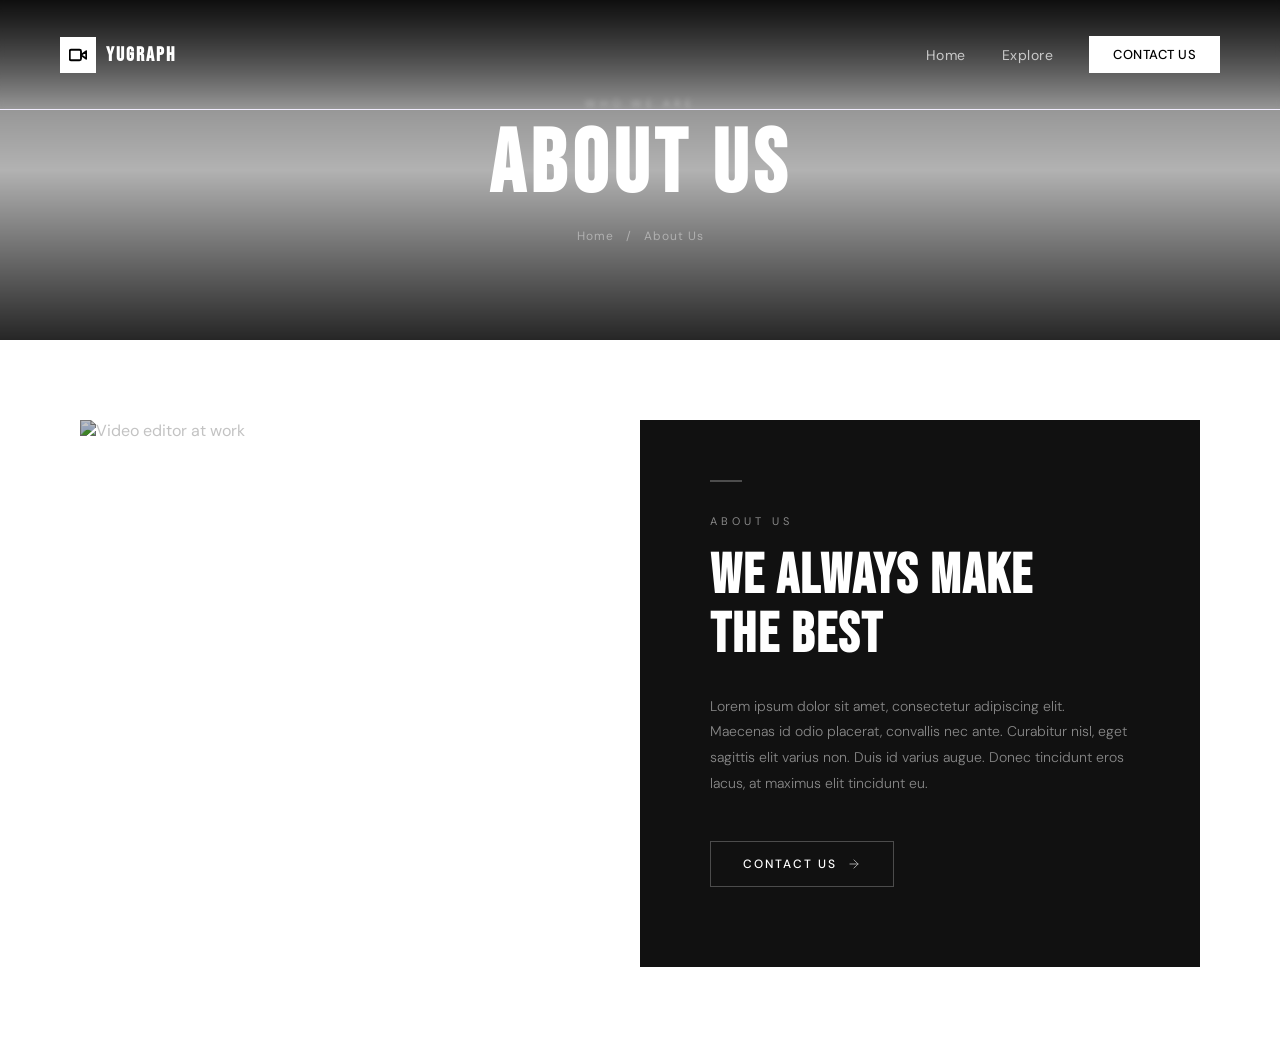
==== about.html @ 9946798c "about page styling started" ====
<!DOCTYPE html>
<html lang="en">
<head>
  <meta charset="UTF-8" />
  <meta name="viewport" content="width=device-width, initial-scale=1.0"/>
  <title>About Us – Yugraph</title>
  <link href="https://fonts.googleapis.com/css2?family=Bebas+Neue&family=DM+Sans:wght@300;400;500&display=swap" rel="stylesheet"/>
  <link rel="stylesheet" href="styles.css"/>
</head>
<body>

  <!-- NAVBAR -->
  <nav class="navbar">
    <a href="#" class="nav-logo">
      <div class="logo-box">
        <svg width="18" height="18" viewBox="0 0 24 24" fill="none" stroke="currentColor" stroke-width="2.5" stroke-linecap="round" stroke-linejoin="round">
          <polygon points="23 7 16 12 23 17 23 7"/>
          <rect x="1" y="5" width="15" height="14" rx="2"/>
        </svg>
      </div>
      <span class="logo-text">Yugraph</span>
    </a>

    <ul class="nav-links">
      <li><a href="#">Home</a></li>
      <li><a href="#">Explore</a></li>
      <li><a href="#" class="nav-cta">Contact Us</a></li>
    </ul>
  </nav>

  <!-- HERO BANNER -->
  <section class="hero-banner">
    <div class="hero-bg"></div>
    <p class="hero-eyebrow">Who we are</p>
    <h1 class="hero-title">About Us</h1>
    <p class="breadcrumb">
      <a href="#">Home</a>
      <span>/</span>
      About Us
    </p>
  </section>

  <!-- ABOUT SECTION -->
  <section class="about-section">

    <div class="about-image">
      <img
        src="https://images.unsplash.com/photo-1598300042247-d088f8ab3a91?w=900&q=80"
        alt="Video editor at work"
      />
    </div>

    <div class="about-content">
      <p class="about-label">About Us</p>
      <h2 class="about-heading">We Always Make<br>The Best</h2>
      <p class="about-body">
        Lorem ipsum dolor sit amet, consectetur adipiscing elit. Maecenas id
        odio placerat, convallis nec ante. Curabitur nisl, eget sagittis elit
        varius non. Duis id varius augue. Donec tincidunt eros lacus, at
        maximus elit tincidunt eu.
      </p>
      <a href="#" class="btn">
        Contact Us
        <svg viewBox="0 0 24 24" fill="none" stroke="currentColor" stroke-width="1.5" stroke-linecap="round" stroke-linejoin="round">
          <path d="M5 12h14M12 5l7 7-7 7"/>
        </svg>
      </a>
    </div>

  </section>

</body>
</html>
---- styles.css ----
*, *::before, *::after {
    box-sizing: border-box;
    margin:0;
    padding:0;
}
:root {
    --black: #0d0d0d;
    --white: #ffffff;
    --gray: #555;
    --purple: #3b0764;
    --indigo: #5b21b6;
    --green: #00a97f;
    --breen: #82a3a3;
    --ash: #2c2e32;
    --off-white: #f1edff;
    --cream: #aba9bb;
    --beige: #de7865;
    --bg: #0a0a0a;
  --surface: #111111;
  --accent: #ffffff;
  --muted: #888;
  --border: rgba(255, 255, 255, 0.08);
  --font-display: 'Bebas Neue', sans-serif;
  --font-body: 'DM Sans', sans-serif;
}
html, body{
  max-width: 100vw;
  overflow-x: hidden;
}
body{
    font-family: 'Manrope', sans-serif;
    background: var(--white);
    color: var(--black);
    min-height: 100vh;
}
a{
    text-decoration: none;
    color: var(--black);
}
.navbar{
    display: flex;
    justify-content: space-between;
    align-items: center;
    padding: 16px 32px;
    background: var(--white);
    font-weight: 600;
    position:fixed;
    top:0; left:0; right:0;
    z-index: 1000;
}
.nav-center{
    display:flex;
    align-items:center;
    gap: 32px;
}
.logo{
    font-family:cursive;
    font-size: 28px;
    font-weight: 600;
    color: var(--black);
}
.nav-left a{
    display: flex;
    transition: color 0.2s;
}
.nav-left a:hover{
    color: var(--gray);
}
.nav-left{
    display:flex;
    align-items:center;
    gap: 16px;
}
.nav-right{
    display:flex;
    align-items:center;
    gap: 24px;
}
.nav-right a{
  transition:background 0.2s color 0.2s;
}
.nav-right a:hover{
    color: var(--gray);
}
.startpro{
    font-weight: 700;
    font-size: 14px;
    color: var(--black);
    border: 1px solid var(--black);
    padding: 12px 16px;
    border-radius: 32px;
    transition: background 0.2s, color 0.2s;
}
.startpro:hover{
    background: var(--black);
    color: var(--white);
}
.hamburger span {
    display: block;
    width: 25px;
    height: 3px;
    background-color: var(--black);
    margin: 4px 0;
    transition: all 0.3s ease;
}
.hero{
    display:flex;
    justify-content: space-between;
    align-items: center;
    gap: 16px;
    padding: 100px 80px;
}
.hero-left{
    display:flex;
    flex-direction: column;
   
}
.hero-left h1{
    font-size: 64px;
    font-weight: 800;
    color: var(--black);
    max-width:600px;
    line-height:1.1;
    opacity: 0;
    transform: translateY(30px);
    animation: fadeInUp 0.9s ease 0.1s forwards;
    padding-bottom: 32px;
}

.hero-left p{
    font-size: 18px;
    font-weight:400;
    color: var(--gray);
    max-width:500px;
    color:var(--black);
    opacity: 0;
    transform: translateY(20px);
    animation: fadeInUp 0.9s ease 0.3s forwards;
    padding-bottom: 16px;
}
@keyframes fadeInUp {
    to{
        opacity: 1;
        transform: translateY(0);
    }
}
.tabs{
    display:flex;
    align-items: center;
    gap: 16px;
    padding: 16px 8px 8px; 
}
.material-symbols-outlined{
    padding: 0;
}
.bttt{
    background: var(--black);
    display:flex;
    align-items:center;
    gap: 8px;
    padding: 8px 16px;
    border-radius: 32px;
    color:var(--white);
    transition: transform 0.2s , background 0.2s;
}
.bttt:hover{
    background: var(--gray);
    transform: translateY(-2px);
}
.bttt a{
    color: var(--white);
    font-weight: 400;
    font-size: 14px;
}
.search-bar{
    display:flex;
    align-items: center;
    justify-content: space-between;
    gap: 16px;
    padding: 4px 8px;
    border-radius: 32px;
    background: var(--off-white);
    border:1px solid var(--gray);
    width: 100%;
    max-width: 500px;
}
.search-bar .material-symbols-outlined{
    color: var(--white);
    background: var(--beige);
    border-radius:32px;
    padding: 8px;
}
input{
    border:none;
    outline:none;
    background:transparent;
}
.popular{
    margin-top: 16px;
    display:flex;
    gap: 16px;
}
.popular a{
    border:1px solid var(--gray);
    border-radius: 32px;
    color: var(--black);
    font-weight: 400;
    font-size: 14px;
    padding: 4px 8px;
}
.phone-mockup{
    background-image: url("images/mockupimg1.jpg");
    background-size: cover;
    background-position: center;
    background-repeat: no-repeat;
    width: 600px;
    height: 500px;
    border-radius: 16px;
    margin: 0px;
}
.footer-banner{
    background: var(--off-white);
    color: var(--gray);
    display:flex;
    align-items:center;
    gap: 16px;
    padding: 16px 32px;
    margin: 16px 40px;
    border-radius:16px;
}
.footer-banner a{
    display: flex;
    gap: 8px;
    color: var(--black);
    font-weight: 600;
    border: 1px solid var(--black);
    padding: 8px 16px;
    border-radius:32px;
    transition: background 0.2s, color 0.2s;
}
.footer-banner a:hover{
    background: var(--black);
    color: var(--white);
}
section{
    padding: 80px 80px;
    background: var(--white);
}
.steps-header{
    display:flex;
    flex-direction: column;
    gap: 8px;
    max-width: 800px;
}
.steps-header h2{
    font-size: 48px;
    font-weight: 700;
    color: var(--black);
}
.steps-header h2 span{
    color: var(--indigo);
}
.steps{
    display:flex;
    gap:8px;
    padding: 32px 0px;
}
.step{
    background: var(--off-white);
    border-radius: 16px;
    padding: 32px;
    flex:1;
    display:flex;
    flex-direction: column;
    align-items:flex-start;
}
.step h3{
    font-size:24px;
    font-weight: 700;
    color: var(--black);
    padding: 24px 0px 8px;
}
.step p{
    color: var(--gray);
    padding: 0px 0px 16px;
}
.step svg{
    color: var(--purple);
    width: 32px;
    height: 32px;
}
.pricing-header{
    display:flex;
    flex-direction: column;
    gap: 8px;
}
.pricing-header h2{
    font-size: 48px;
    font-weight: 800;
    color: var(--black);
    max-width: 600px;
    line-height: 1.1em;
}
.pricing-header h2 span{
    color: var(--indigo);
}
.pricing-header p {
    max-width:600px;
}
.pricing-cards{
    display: flex;
    gap: 16px;
    padding: 32px 0px;
}
.pricing-cards ul{
    list-style:none;
}
.card{
    display: flex;
    flex-direction: column;
    background: var(--off-white);
    padding: 16px;
    border-radius: 16px;
    min-width: 400px;
    min-height: 500px;
}
.card-featured{
    background: var(--indigo);
    color: var(--white);
    padding: 16px;
    border-radius: 16px;
    min-width: 400px;
    min-height: 500px;
    display:flex;
    flex-direction: column;
}
.plan{
    font-size: 15px;
    font-weight: 600;
    color: var(--black);
    padding-bottom: 16px;
}
li{
    display:flex;
    gap: 8px;
    font-size:15px;
}
.card-featured h3{
    font-size: 32px;
    padding: 0px 0px 8px;
    font-weight: 700;
}
.card h3{
    font-size: 32px;
    padding: 0px 0px 8px;
    font-weight: 700;
}
hr{
    margin: 16px 0px;
}
ul{
    padding: 16px 0px;
}
.card a{
    display: block;
    width: 100%;
    text-align: center;
    margin-top: auto;
    color: var(--black);
    font-weight: 600;
    border: 1px solid var(--indigo);
    padding: 8px 16px;
    border-radius:8px;
    background: var(--black);
    color: var(--white);
    transition: background 0.3s, color 0.3s;
}
.card a:hover{
    background: var(--indigo);
    color: var(--black);
}
.card-featured a{
    display: block;
    width: 100%;
    text-align: center;
    margin-top: auto;
    color: var(--indigo);
    font-weight: 600;
    border: 1px solid var(--indigo);
    padding: 8px 16px;
    border-radius:8px;
    background: var(--white);
    transition: background 0.3s, color 0.3s;
}
.card-featured a:hover{
    background: var(--cream);
    color: var(--black);
}
.features{
    display:flex;
    justify-content: space-between;
    align-items: center;
    gap: 16px;
    padding: 80px 80px;
}
.features-text{
    display:flex;
    flex-direction: column;
    gap: 8px;
    max-width: 600px;
}
.features-text h2{
    font-size: 48px;
    font-weight: 800;
    color: var(--black);
    max-width: 600px;
    line-height: 1.1em;
}
.features-text p{
    max-width:600px;
}
.features-text a{
    width: fit-content;
    margin-top: 16px;
    font-weight: 600;
    border: 1px solid var(--indigo);
    padding: 8px 16px;
    border-radius:8px;
    background: var(--black);
    color: var(--white);
    transition: background 0.3s, color 0.3s;
}
.features-text a:hover{
    background: var(--indigo);
    color: var(--black);
}
.features-image img{
    width: 400px;
    height: 500px;
    border-radius: 16px;
}
.foot{
    background: var(--black);
    color: var(--white);
    display: flex;
    flex-direction: column;
    align-items: center;
}
.footer-content{
    display:flex;
    justify-content: space-between;
    align-items: flex-start;
    gap: 16px;
    padding: 32px 32px;
}
.testimonial {
  display: flex;
  justify-content: center;
  align-items: center;
  padding: 80px;
}

.testimonial-card {
  display: flex;
  flex-direction: column;
  align-items: center;
  text-align: center;
  max-width: 600px;
  gap: 24px;
}

.company-logo {
  width: 80px;
  font-weight: 700;
  color: var(--ash);
  font-size: 18px;
}

.testimonial-text {
  font-size: 20px;
  font-weight: 600;
  line-height: 1.6;
  color: var(--black);
}

.testimonial-author {
  display: flex;
  flex-direction: column;
  align-items: center;
  gap: 4px;
}

.author-avatar {
  width: 48px;
  height: 48px;
  border-radius: 50%;
  background: var(--off-white);
  overflow: hidden;
  margin-bottom: 8px;
}

.author-avatar img {
  width: 100%;
  height: 100%;
  object-fit: cover;
}

.author-name {
  font-size: 14px;
  font-weight: 600;
  color: var(--black);
}

.author-title {
  font-size: 13px;
  color: var(--gray);
}

.dots {
  display: flex;
  gap: 8px;
}

.dot {
  width: 8px;
  height: 8px;
  border-radius: 50%;
  background: var(--gray);
  opacity: 0.3;
}

.dot.active {
  background: var(--black);
  opacity: 1;
}
.footer-about{
    display:flex;
    flex-direction: column;
    gap: 16px;
    max-width: 400px;
}
.footer-nav a{
    display: block;
    padding: 4px 0px;
    color: var(--white);
    font-weight: 400;
    transition: color 0.2s;
}
.footer-nav a:hover{
    color: var(--indigo);
}
.hamburger {
  display: none;
  flex-direction: column;
  background: none;
  border: none;
  cursor: pointer;
  padding: 4px;
  gap: 4px;
} /* hidden on desktop */
.hamburger span {
  display: block;
  width: 25px;
  height: 3px;
  background-color: var(--black);
  transition: all 0.3s ease;
  /* remove margin: 4px 0 */
}

.hamburger:hover span:nth-child(1) {
  transform: translateY(7px) rotate(45deg);
}
.nav-center.open {
  display: flex;
  flex-direction: column;
}

/* HOME PAGE MEDIA QUERIES */
@media (max-width: 768px) {
  /* note to self: styles here only apply when screen is 768px or smaller */
  .pricing-cards {
    flex-direction: column;
  }
  .nav-center{
    display: none; /* hide all nav links on mobile */
  }

  .hamburger {
    display: flex; /* show hamburger on mobile */
  }
  .features {
    flex-direction: column;
  }
  .steps {
    flex-direction: column;
  }
  .hero-left {
    display: flex;
    flex-direction: column;
    align-items: center;
    width: 100%;
  }

  .hero-left h1 {
    font-size: 48px;
    text-align: center;
    max-width: 100%; /* remove the 400px limit */
  }

  .hero-left p {
    font-size: 16px; /* 20px is too big for mobile */
    text-align: center;
    max-width: 100%;
  }

  .tabs {
    justify-content: center;
  }

  .search-bar {
    max-width: 100%;
  }

  .popular {
    flex-wrap: wrap;
    justify-content: center;
  }

  
  .footer-banner{
    flex-direction: column;
    padding: 16px;
    width: 100%;
    margin: 0px auto;
    text-align: center;
  }
  .phone-mockup{
    display: none;
  }

  
  .nav-center {
    display: none;
  }
  .hamburger {
    display: flex;
  }

  
  .hero {
    flex-direction: column;
    padding: 100px 24px 60px;
    align-items: center;
    justify-content: center;
  }
  .hero-left {
    display: flex;
    flex-direction: column;
    align-items: center;
    width: 100%;
  }
  .hero-left h1 {
    font-size: 36px;
    text-align: center;
    max-width: 100%;
  }
  .hero-left p {
    font-size: 16px;
    text-align: center;
    max-width: 100%;
  }
  .tabs {
    justify-content: center;
    flex-wrap: wrap;
  }
  .search-bar {
    width: 100%;
    max-width: 100%;
  }
  .popular {
    flex-wrap: wrap;
    justify-content: center;
  }
  .phone-mockup {
    display: none;
  }
  .footer-banner {
    flex-direction: column;
    padding: 16px;
    width: 100%;
    margin: 0 auto;
    text-align: center;
  }

  /* SECTIONS */
  section {
    padding: 40px 24px;
  }

  /* STEPS */
  .steps {
    flex-direction: column;
  }
  .steps-header h2 {
    font-size: 32px;
  }
  .step {
    width: 100%;
  }

  /* PRICING */
  .pricing-header h2 {
    font-size: 32px;
  }
  .pricing-cards {
    flex-direction: column;
  }
  .card {
    min-width: unset;
    width: 100%;
  }
  .card-featured {
    min-width: unset;
    width: 100%;
  }

  /* FEATURES */
  .features {
    flex-direction: column;
    padding: 40px 24px;
  }
  .features-text {
    max-width: 100%;
  }
  .features-text h2 {
    font-size: 32px;
  }
  .features-image img {
    width: 100%;
    height: 300px;
  }
  .testimonial {
    padding: 40px 24px;
  }

  .testimonial-card {
    max-width: 100%;
  }

  .testimonial-text {
    font-size: 16px;
  }

  
  .footer-content {
    flex-direction: column;
    padding: 24px;
  }
  .footer-about {
    max-width: 100%;
  }
  .foot hr {
    margin: 0 24px;
  }
  .footer-bottom {
    flex-direction: column;
    gap: 16px;
    text-align: center;
    padding: 16px 24px;
  }
    .nav-center.open {
    display: flex;
    flex-direction: column;
    position: fixed;
    top: 60px;
    left: 0;
    right: 0;
    background: var(--white);
    padding: 24px;
    gap: 16px;
    z-index: 99;
    border-top: 1px solid var(--off-white);
  }

  .nav-center.open a button{
    font-size: 16px;
    font-weight: 600;
    color: var(--black);
    padding: 8px 0;
    border-bottom: 1px solid var(--off-white);
  }
}

/* EXPLORE PAGE STYLING */

*, *::before, *::after {
  box-sizing: border-box;
  margin: 0;
  padding: 0;
}



body {
  font-family: 'Manrope', sans-serif;
  background: var(--white);
  color: var(--black);
  min-height: 100vh;
}

.navbar {
  display: flex;
  align-items: center;
  justify-content: space-between;
  padding: 16px 32px;
  position: fixed;
  top: 0; left: 0; right: 0;
  background: var(--white);
  z-index: 100;
  border-bottom: 1px solid var(--off-white);
}



.nav-right {
  display: flex;
  align-items: center;
  gap: 16px;
}

.search-bar {
  display: flex;
  align-items: center;
  gap: 8px;
  background: var(--off-white);
  border-radius: 32px;
  padding: 8px 16px;
}

.search-bar input {
  border: none;
  outline: none;
  background: transparent;
  font-size: 14px;
  width: 200px;
}

.nav-right a {
  color: var(--black);
}


.filters {
  display: flex;
  align-items: center;
  justify-content: space-between;
  padding: 32px 32px;
  margin-top: 64px;
  border-bottom: 1px solid var(--off-white);
}

.filter-left {
  display: flex;
  align-items: center;
  gap: 64px;
}
.filter-left a{
  font-size: 16px;
  font-weight: 600px;
}
.filter-tag {
  font-size: 14px;
  font-weight: 500;
  color: var(--gray);
  text-decoration: none;
  transition: color 0.2s;
}

.filter-tag:hover {
  color: var(--black);
}

.dropdown-btn {
  display: flex;
  align-items: center;
  gap: 4px;
  background: var(--off-white);
  border: none;
  border-radius: 8px;
  padding: 6px 12px;
  font-size: 14px;
  font-weight: 600;
  cursor: pointer;
}

.filter-btn {
  display: flex;
  align-items: center;
  gap: 4px;
  background: none;
  border: 1px solid var(--off-white);
  border-radius: 8px;
  padding: 6px 12px;
  font-size: 14px;
  font-weight: 500;
  cursor: pointer;
  transition: border-color 0.2s;
}

.filter-btn:hover {
  border-color: var(--black);
}


.design-grid {
  display: grid;
  grid-template-columns: repeat(4, 1fr);
  gap: 24px;
  padding: 32px;
}

.design-card {
  display: flex;
  flex-direction: column;
  gap: 8px;
}

.card-image {
  position: relative;
  border-radius: 12px;
  overflow: hidden;
  background: var(--off-white);
  aspect-ratio: 4 / 3;
}

.card-image img {
  width: 100%;
  height: 100%;
  object-fit: cover;
  display: block;
}

.card-actions {
  position: absolute;
  bottom: 12px;
  right: 12px;
  display: flex;
  gap: 8px;
  opacity: 0;
  transition: opacity 0.3s;
}

.card-image:hover .card-actions {
  opacity: 1;
}

.card-action {
  background: var(--off-white);
  border-radius: 50%;
  width: 32px;
  height: 32px;
  display: flex;
  align-items: center;
  justify-content: center;
  color: var(--ash);
  transition: background 0.3s;
}

.card-action:hover {
  background: var(--off-white);
}

.card-title {
  font-size: 14px;
  font-weight: 500;
  color: var(--black);
}


.foot-explore {
  display: flex;
  align-items: center;
  justify-content: space-between;
  padding: 16px 32px;
  border-top: 2px solid var(--off-white);
  background: var(--black);
}
.logo-footer{
    color: var(--off-white);
    font-family:cursive;
    font-size: 28px;
    font-weight: 600;
}
.footer-icons {
  display: flex;
  gap: 16px;
}

.footer-icons a {
  color: var(--off-white);
}


.hamburger {
  display: none;
  flex-direction: column;
  background: none;
  border: none;
  cursor: pointer;
  padding: 4px;
  gap: 4px;
}

.hamburger span {
  display: block;
  width: 25px;
  height: 3px;
  background-color: var(--black);
  transition: all 0.3s ease;
}

/* MEDIA QUERIES */
@media (max-width: 768px) {
  .nav-center {
    display: none;
  }

  .search-bar {
    display: none;
  }

  .hamburger {
    display: flex;
  }

  .filters {
    padding: 12px 16px;
    overflow-x: auto;
  }

  .filter-left {
    gap: 12px;
  }

  .design-grid {
    grid-template-columns: repeat(2, 1fr);
    gap: 16px;
    padding: 16px;
  }

  .foot-explore {
    padding: 16px;
  }
}
/* ABOUT PAGE STYLING */
*, *::before, *::after {
  margin: 0;
  padding: 0;
  box-sizing: border-box;
}

html {
  scroll-behavior: smooth;
}

body {

  color: var(--accent);
  font-family: var(--font-body);
  min-height: 100vh;
  overflow-x: hidden;
}


/* ── NAVBAR ── */
.navbar {
  position: fixed;
  top: 0;
  left: 0;
  right: 0;
  z-index: 100;
  display: flex;
  align-items: center;
  justify-content: space-between;
  padding: 20px 60px;
  background: linear-gradient(to bottom, rgba(0, 0, 0, 0.85), transparent);
  backdrop-filter: blur(2px);
}

.nav-logo {
  display: flex;
  align-items: center;
  gap: 10px;
  text-decoration: none;
}

.logo-box {
  width: 36px;
  height: 36px;
  background: var(--accent);
  display: grid;
  place-items: center;
}

.logo-box svg {
  color: #000;
}

.logo-text {
  font-family: var(--font-display);
  font-size: 20px;
  letter-spacing: 2px;
  color: var(--accent);
}

.nav-links {
  display: flex;
  align-items: center;
  gap: 36px;
  list-style: none;
}

.nav-links a {
  color: rgba(255, 255, 255, 0.7);
  text-decoration: none;
  font-size: 14px;
  font-weight: 400;
  letter-spacing: 0.5px;
  transition: color 0.2s;
  position: relative;
}

.nav-links a::after {
  content: '';
  position: absolute;
  bottom: -3px;
  left: 0;
  width: 0;
  height: 1px;
  background: #fff;
  transition: width 0.3s ease;
}

.nav-links a:hover {
  color: #fff;
}

.nav-links a:hover::after {
  width: 100%;
}

.nav-cta {
  background: #fff;
  color: #000 !important;
  padding: 10px 24px;
  font-weight: 500 !important;
  font-size: 13px !important;
  letter-spacing: 1px;
  text-transform: uppercase;
  text-decoration: none;
  transition: background 0.2s;
}

.nav-cta:hover {
  background: #ddd !important;
}

.nav-cta::after {
  display: none !important;
}


.hero-banner {
  position: relative;
  height: 340px;
  display: flex;
  flex-direction: column;
  align-items: center;
  justify-content: center;
  overflow: hidden;
  text-align: center;
}

.hero-bg {
  position: absolute;
  inset: 0;
  background:
    linear-gradient(to bottom, rgba(0, 0, 0, 0.6) 0%, rgba(0, 0, 0, 0.3) 50%, rgba(0, 0, 0, 0.85) 100%),
    url('https://images.unsplash.com/photo-1598387993441-a364f854cfb2?w=1400&q=80') center / cover no-repeat;
  filter: brightness(0.55);
}

.hero-eyebrow {
  position: relative;
  font-size: 11px;
  letter-spacing: 4px;
  text-transform: uppercase;
  color: rgba(255, 255, 255, 0.45);
  margin-bottom: 12px;
  font-weight: 300;
  animation: fadeUp 0.7s ease both;
}

.hero-title {
  position: relative;
  font-family: var(--font-display);
  font-size: clamp(56px, 8vw, 88px);
  letter-spacing: 6px;
  line-height: 1;
  animation: fadeUp 0.7s 0.1s ease both;
}

.breadcrumb {
  position: relative;
  margin-top: 18px;
  font-size: 12px;
  color: rgba(255, 255, 255, 0.4);
  letter-spacing: 1px;
  animation: fadeUp 0.7s 0.2s ease both;
}

.breadcrumb a {
  color: rgba(255, 255, 255, 0.4);
  text-decoration: none;
}

.breadcrumb a:hover {
  color: #fff;
}

.breadcrumb span {
  margin: 0 8px;
}


/* ── ABOUT SECTION ── */
.about-section {
  display: grid;
  grid-template-columns: 1fr 1fr;
  min-height: 520px;
}

.about-image {
  position: relative;
  overflow: hidden;
}

.about-image img {
  width: 100%;
  height: 100%;
  object-fit: cover;
  display: block;
  filter: brightness(0.75) contrast(1.05);
  transition: transform 0.8s ease;
}

.about-image:hover img {
  transform: scale(1.03);
}

.about-image::after {
  content: '';
  position: absolute;
  top: 0;
  right: 0;
  width: 1px;
  height: 100%;
  background: linear-gradient(to bottom, transparent, rgba(255, 255, 255, 0.12), transparent);
}

.about-content {
  background: var(--surface);
  padding: 80px 70px;
  display: flex;
  flex-direction: column;
  justify-content: center;
  position: relative;
}

.about-content::before {
  content: '';
  position: absolute;
  top: 60px;
  left: 70px;
  width: 32px;
  height: 2px;
  background: rgba(255, 255, 255, 0.25);
}

.about-label {
  font-size: 11px;
  letter-spacing: 4px;
  text-transform: uppercase;
  color: var(--muted);
  margin-bottom: 20px;
  padding-top: 14px;
  animation: fadeUp 0.6s 0.3s ease both;
}

.about-heading {
  font-family: var(--font-display);
  font-size: clamp(38px, 4.5vw, 56px);
  line-height: 1.05;
  letter-spacing: 2px;
  margin-bottom: 28px;
  animation: fadeUp 0.6s 0.4s ease both;
}

.about-body {
  font-size: 14px;
  line-height: 1.85;
  color: rgba(255, 255, 255, 0.5);
  font-weight: 300;
  max-width: 420px;
  margin-bottom: 44px;
  animation: fadeUp 0.6s 0.5s ease both;
}

.btn {
  display: inline-flex;
  align-items: center;
  gap: 10px;
  padding: 14px 32px;
  border: 1px solid rgba(255, 255, 255, 0.25);
  color: #fff;
  text-decoration: none;
  font-size: 12px;
  letter-spacing: 2px;
  text-transform: uppercase;
  font-weight: 500;
  transition: background 0.25s, border-color 0.25s, gap 0.25s;
  align-self: flex-start;
  animation: fadeUp 0.6s 0.6s ease both;
}

.btn:hover {
  background: rgba(255, 255, 255, 0.06);
  border-color: rgba(255, 255, 255, 0.5);
  gap: 16px;
}

.btn svg {
  width: 14px;
  height: 14px;
  opacity: 0.7;
}

@keyframes fadeUp {
  from {
    opacity: 0;
    transform: translateY(20px);
  }
  to {
    opacity: 1;
    transform: translateY(0);
  }
}


@media (max-width: 900px) {
  .navbar {
    padding: 18px 28px;
  }

  .nav-links {
    gap: 22px;
  }

  .about-section {
    grid-template-columns: 1fr;
  }

  .about-image {
    height: 300px;
  }

  .about-image::after {
    display: none;
  }

  .about-content {
    padding: 56px 36px;
  }

  .about-content::before {
    left: 36px;
  }

  .about-label {
    padding-top: 8px;
  }
}

@media (max-width: 600px) {
  .nav-links {
    display: none;
  }
}
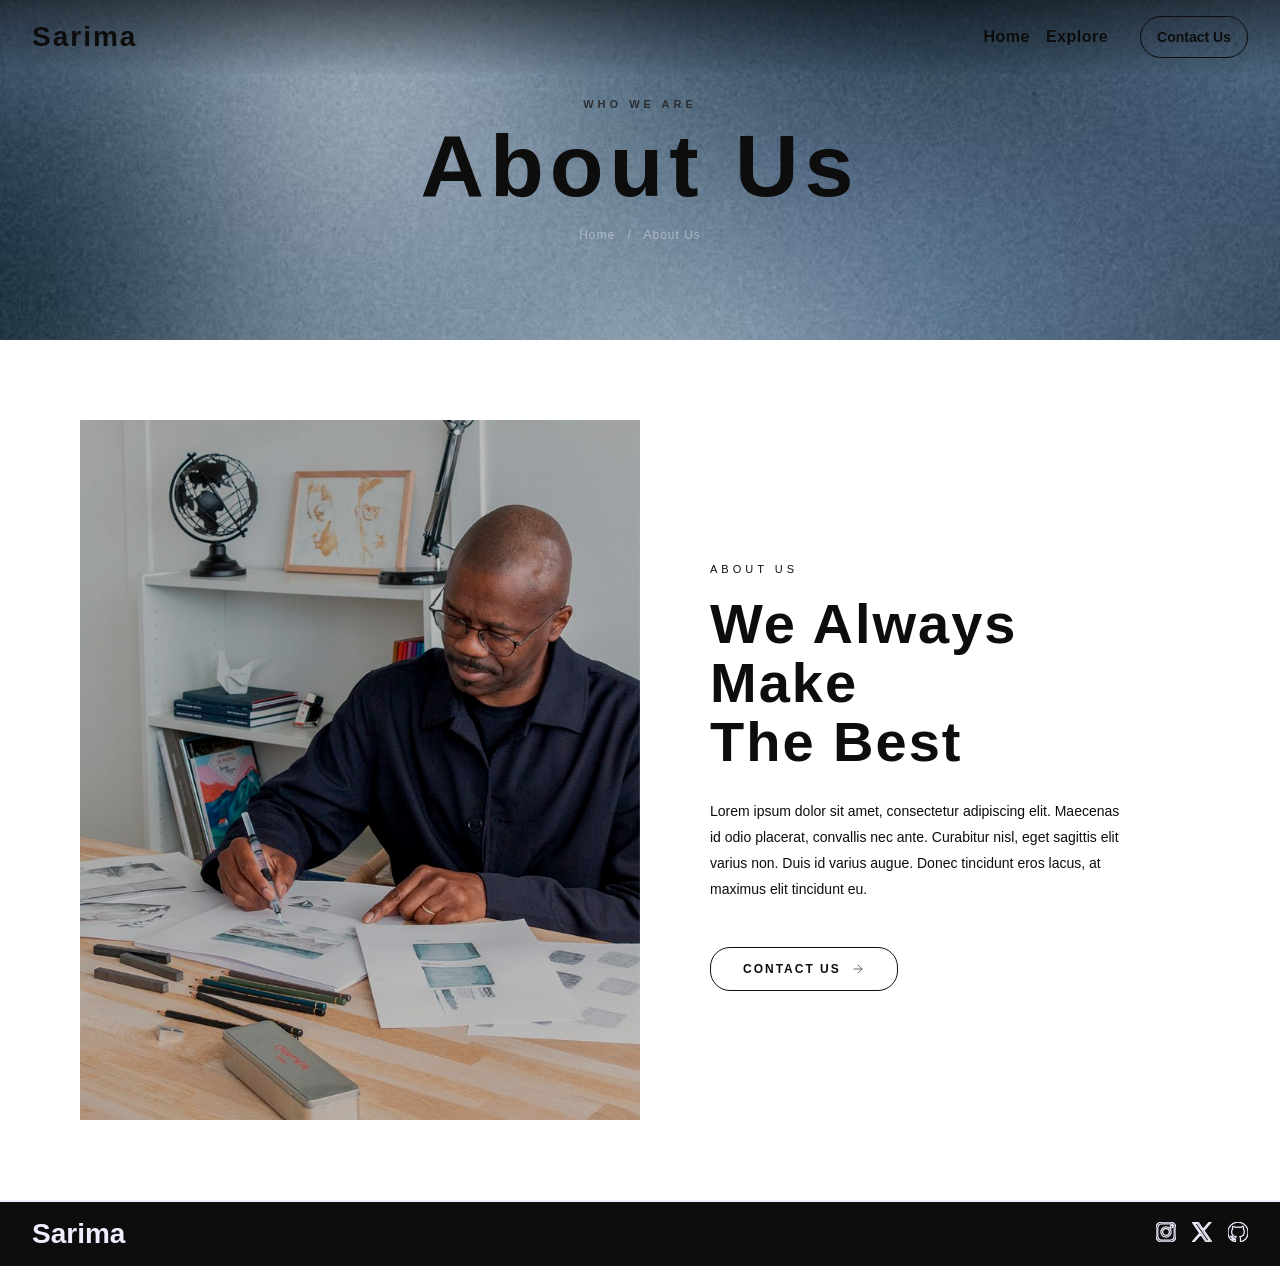
==== commit 4e8e3c91: "finished explore page" ====
--- a/about.html
+++ b/about.html
@@ -9,45 +9,34 @@
 </head>
 <body>
 
-  <!-- NAVBAR -->
-  <nav class="navbar">
-    <a href="#" class="nav-logo">
-      <div class="logo-box">
-        <svg width="18" height="18" viewBox="0 0 24 24" fill="none" stroke="currentColor" stroke-width="2.5" stroke-linecap="round" stroke-linejoin="round">
-          <polygon points="23 7 16 12 23 17 23 7"/>
-          <rect x="1" y="5" width="15" height="14" rx="2"/>
-        </svg>
+  <nav class="navbarabt">
+    <a href="#" class="logo">Sarima</a>
+
+    <div class="nav-links">
+      <div class="nav-mid">
+      <a href="index.html">Home</a>
+      <a href="explore.html">Explore</a>
       </div>
-      <span class="logo-text">Yugraph</span>
-    </a>
-
-    <ul class="nav-links">
-      <li><a href="#">Home</a></li>
-      <li><a href="#">Explore</a></li>
-      <li><a href="#" class="nav-cta">Contact Us</a></li>
-    </ul>
+      <a href="contact.html" class="nav-cta">Contact Us</a>
+    </div>
   </nav>
 
-  <!-- HERO BANNER -->
   <section class="hero-banner">
-    <div class="hero-bg"></div>
     <p class="hero-eyebrow">Who we are</p>
     <h1 class="hero-title">About Us</h1>
     <p class="breadcrumb">
-      <a href="#">Home</a>
+      <a href="index.html">Home</a>
       <span>/</span>
       About Us
     </p>
   </section>
 
-  <!-- ABOUT SECTION -->
   <section class="about-section">
 
     <div class="about-image">
       <img
-        src="https://images.unsplash.com/photo-1598300042247-d088f8ab3a91?w=900&q=80"
-        alt="Video editor at work"
-      />
+        src="images/aboutimg.jfif"
+        alt="Artist at work"/>
     </div>
 
     <div class="about-content">
@@ -59,15 +48,23 @@
         varius non. Duis id varius augue. Donec tincidunt eros lacus, at
         maximus elit tincidunt eu.
       </p>
-      <a href="#" class="btn">
+      <a href="contact.html" class="btn">
         Contact Us
-        <svg viewBox="0 0 24 24" fill="none" stroke="currentColor" stroke-width="1.5" stroke-linecap="round" stroke-linejoin="round">
+        <svg viewBox="0 0 24 24" width="14" height="14" fill="none" stroke="currentColor" stroke-width="1.5" stroke-linecap="round" stroke-linejoin="round">
           <path d="M5 12h14M12 5l7 7-7 7"/>
         </svg>
       </a>
     </div>
 
   </section>
+  <footer class="foot-explore">
+     <a class="logo-footer" href="#">Sarima</a>
+    <div class="footer-icons">
+      <a href="https://www.instagram.com/will.i.amsadele?igsh=MWt1aGpzcmQxZXB5eA=="><svg role="img" viewBox="0 0 24 24" xmlns="http://www.w3.org/2000/svg" width="20" height="20" viewBox="0 0 24 24" fill="none" stroke="currentColor" stroke-width="1.5" stroke-linecap="round" stroke-linejoin="round"><title>Instagram</title><path d="M7.0301.084c-1.2768.0602-2.1487.264-2.911.5634-.7888.3075-1.4575.72-2.1228 1.3877-.6652.6677-1.075 1.3368-1.3802 2.127-.2954.7638-.4956 1.6365-.552 2.914-.0564 1.2775-.0689 1.6882-.0626 4.947.0062 3.2586.0206 3.6671.0825 4.9473.061 1.2765.264 2.1482.5635 2.9107.308.7889.72 1.4573 1.388 2.1228.6679.6655 1.3365 1.0743 2.1285 1.38.7632.295 1.6361.4961 2.9134.552 1.2773.056 1.6884.069 4.9462.0627 3.2578-.0062 3.668-.0207 4.9478-.0814 1.28-.0607 2.147-.2652 2.9098-.5633.7889-.3086 1.4578-.72 2.1228-1.3881.665-.6682 1.0745-1.3378 1.3795-2.1284.2957-.7632.4966-1.636.552-2.9124.056-1.2809.0692-1.6898.063-4.948-.0063-3.2583-.021-3.6668-.0817-4.9465-.0607-1.2797-.264-2.1487-.5633-2.9117-.3084-.7889-.72-1.4568-1.3876-2.1228C21.2982 1.33 20.628.9208 19.8378.6165 19.074.321 18.2017.1197 16.9244.0645 15.6471.0093 15.236-.005 11.977.0014 8.718.0076 8.31.0215 7.0301.0839m.1402 21.6932c-1.17-.0509-1.8053-.2453-2.2287-.408-.5606-.216-.96-.4771-1.3819-.895-.422-.4178-.6811-.8186-.9-1.378-.1644-.4234-.3624-1.058-.4171-2.228-.0595-1.2645-.072-1.6442-.079-4.848-.007-3.2037.0053-3.583.0607-4.848.05-1.169.2456-1.805.408-2.2282.216-.5613.4762-.96.895-1.3816.4188-.4217.8184-.6814 1.3783-.9003.423-.1651 1.0575-.3614 2.227-.4171 1.2655-.06 1.6447-.072 4.848-.079 3.2033-.007 3.5835.005 4.8495.0608 1.169.0508 1.8053.2445 2.228.408.5608.216.96.4754 1.3816.895.4217.4194.6816.8176.9005 1.3787.1653.4217.3617 1.056.4169 2.2263.0602 1.2655.0739 1.645.0796 4.848.0058 3.203-.0055 3.5834-.061 4.848-.051 1.17-.245 1.8055-.408 2.2294-.216.5604-.4763.96-.8954 1.3814-.419.4215-.8181.6811-1.3783.9-.4224.1649-1.0577.3617-2.2262.4174-1.2656.0595-1.6448.072-4.8493.079-3.2045.007-3.5825-.006-4.848-.0608M16.953 5.5864A1.44 1.44 0 1 0 18.39 4.144a1.44 1.44 0 0 0-1.437 1.4424M5.8385 12.012c.0067 3.4032 2.7706 6.1557 6.173 6.1493 3.4026-.0065 6.157-2.7701 6.1506-6.1733-.0065-3.4032-2.771-6.1565-6.174-6.1498-3.403.0067-6.156 2.771-6.1496 6.1738M8 12.0077a4 4 0 1 1 4.008 3.9921A3.9996 3.9996 0 0 1 8 12.0077"/></svg></a>
+      <a href="https://x.com/WilliamsAdele_"><svg role="img" viewBox="0 0 24 24" xmlns="http://www.w3.org/2000/svg" width="20" height="20" viewBox="0 0 24 24" fill="none" stroke="currentColor" stroke-width="1.5" stroke-linecap="round" stroke-linejoin="round"><title>X</title><path d="M14.234 10.162 22.977 0h-2.072l-7.591 8.824L7.251 0H.258l9.168 13.343L.258 24H2.33l8.016-9.318L16.749 24h6.993zm-2.837 3.299-.929-1.329L3.076 1.56h3.182l5.965 8.532.929 1.329 7.754 11.09h-3.182z"/></svg></a>
+      <a href="https://github.com/williamsadele"><svg role="img" viewBox="0 0 24 24" xmlns="http://www.w3.org/2000/svg" width="20" height="20" viewBox="0 0 24 24" fill="none" stroke="currentColor" stroke-width="1.5" stroke-linecap="round" stroke-linejoin="round"><title>GitHub</title><path d="M12 .297c-6.63 0-12 5.373-12 12 0 5.303 3.438 9.8 8.205 11.385.6.113.82-.258.82-.577 0-.285-.01-1.04-.015-2.04-3.338.724-4.042-1.61-4.042-1.61C4.422 18.07 3.633 17.7 3.633 17.7c-1.087-.744.084-.729.084-.729 1.205.084 1.838 1.236 1.838 1.236 1.07 1.835 2.809 1.305 3.495.998.108-.776.417-1.305.76-1.605-2.665-.3-5.466-1.332-5.466-5.93 0-1.31.465-2.38 1.235-3.22-.135-.303-.54-1.523.105-3.176 0 0 1.005-.322 3.3 1.23.96-.267 1.98-.399 3-.405 1.02.006 2.04.138 3 .405 2.28-1.552 3.285-1.23 3.285-1.23.645 1.653.24 2.873.12 3.176.765.84 1.23 1.91 1.23 3.22 0 4.61-2.805 5.625-5.475 5.92.42.36.81 1.096.81 2.22 0 1.606-.015 2.896-.015 3.286 0 .315.21.69.825.57C20.565 22.092 24 17.592 24 12.297c0-6.627-5.373-12-12-12"/></svg></a>
+    </div>
+  </footer>
 
 </body>
 </html>
--- a/styles.css
+++ b/styles.css
@@ -15,19 +15,16 @@
     --off-white: #f1edff;
     --cream: #aba9bb;
     --beige: #de7865;
-    --bg: #0a0a0a;
-  --surface: #111111;
-  --accent: #ffffff;
-  --muted: #888;
-  --border: rgba(255, 255, 255, 0.08);
-  --font-display: 'Bebas Neue', sans-serif;
-  --font-body: 'DM Sans', sans-serif;
-}
-html, body{
-  max-width: 100vw;
-  overflow-x: hidden;
+ 
+}
+html{
+  scroll-behavior: smooth;
+    max-width: 100vw;
+    overflow-x: hidden;
 }
 body{
+    max-width: 100vw;
+    overflow-x: hidden;
     font-family: 'Manrope', sans-serif;
     background: var(--white);
     color: var(--black);
@@ -42,7 +39,8 @@
     justify-content: space-between;
     align-items: center;
     padding: 16px 32px;
-    background: var(--white);
+    background: linear-gradient(to bottom, rgba(0, 0, 0, 0.5), transparent);
+    backdrop-filter: blur(100px);
     font-weight: 600;
     position:fixed;
     top:0; left:0; right:0;
@@ -54,7 +52,8 @@
     gap: 32px;
 }
 .logo{
-    font-family:cursive;
+    font-family:'Book Antiqua', Tahoma, sans-serif;
+    letter-spacing: 2px;
     font-size: 28px;
     font-weight: 600;
     color: var(--black);
@@ -62,9 +61,24 @@
 .nav-left a{
     display: flex;
     transition: color 0.2s;
+    letter-spacing: 0.5px;
+    position: relative;
+}
+.nav-left a::after{
+  content:'';
+  position:absolute;
+  bottom:-3px;
+  left:0;
+  width:0;
+  height:1px;
+  background:var(--gray);
+  transition: width 0.3s ease;
 }
 .nav-left a:hover{
-    color: var(--gray);
+  color: var(--gray);
+}
+.nav-left a:hover::after{
+  width:100%;
 }
 .nav-left{
     display:flex;
@@ -93,7 +107,7 @@
 }
 .startpro:hover{
     background: var(--black);
-    color: var(--white);
+    color: var(--white)!important;
 }
 .hamburger span {
     display: block;
@@ -319,6 +333,7 @@
     display: flex;
     flex-direction: column;
     background: var(--off-white);
+    color: var(--black);
     padding: 16px;
     border-radius: 16px;
     min-width: 400px;
@@ -407,17 +422,18 @@
     display:flex;
     flex-direction: column;
     gap: 8px;
-    max-width: 600px;
+    max-width:600px;
 }
 .features-text h2{
     font-size: 48px;
-    font-weight: 800;
+    font-weight: 700;
     color: var(--black);
     max-width: 600px;
     line-height: 1.1em;
 }
 .features-text p{
     max-width:600px;
+  
 }
 .features-text a{
     width: fit-content;
@@ -791,31 +807,15 @@
   }
 }
 
-/* EXPLORE PAGE STYLING */
-
-*, *::before, *::after {
-  box-sizing: border-box;
-  margin: 0;
-  padding: 0;
-}
-
-
-
-body {
-  font-family: 'Manrope', sans-serif;
-  background: var(--white);
-  color: var(--black);
-  min-height: 100vh;
-}
-
-.navbar {
+.nav-bar {
   display: flex;
   align-items: center;
   justify-content: space-between;
   padding: 16px 32px;
   position: fixed;
   top: 0; left: 0; right: 0;
-  background: var(--white);
+  background: linear-gradient(to bottom, rgba(0, 0, 0, 0.5), transparent);
+  backdrop-filter: blur(100px);
   z-index: 100;
   border-bottom: 1px solid var(--off-white);
 }
@@ -987,7 +987,7 @@
 }
 .logo-footer{
     color: var(--off-white);
-    font-family:cursive;
+    font-family:'Book Antiqua', Tahoma, sans-serif;
     font-size: 28px;
     font-weight: 600;
 }
@@ -1019,7 +1019,6 @@
   transition: all 0.3s ease;
 }
 
-/* MEDIA QUERIES */
 @media (max-width: 768px) {
   .nav-center {
     display: none;
@@ -1052,126 +1051,66 @@
     padding: 16px;
   }
 }
-/* ABOUT PAGE STYLING */
-*, *::before, *::after {
-  margin: 0;
-  padding: 0;
-  box-sizing: border-box;
-}
-
-html {
-  scroll-behavior: smooth;
-}
-
-body {
-
-  color: var(--accent);
-  font-family: var(--font-body);
-  min-height: 100vh;
-  overflow-x: hidden;
-}
-
-
-/* ── NAVBAR ── */
-.navbar {
-  position: fixed;
-  top: 0;
-  left: 0;
-  right: 0;
-  z-index: 100;
-  display: flex;
-  align-items: center;
-  justify-content: space-between;
-  padding: 20px 60px;
-  background: linear-gradient(to bottom, rgba(0, 0, 0, 0.85), transparent);
-  backdrop-filter: blur(2px);
-}
-
-.nav-logo {
-  display: flex;
-  align-items: center;
-  gap: 10px;
-  text-decoration: none;
-}
-
-.logo-box {
-  width: 36px;
-  height: 36px;
-  background: var(--accent);
-  display: grid;
-  place-items: center;
-}
-
-.logo-box svg {
-  color: #000;
-}
-
-.logo-text {
-  font-family: var(--font-display);
-  font-size: 20px;
-  letter-spacing: 2px;
-  color: var(--accent);
-}
-
-.nav-links {
-  display: flex;
-  align-items: center;
-  gap: 36px;
-  list-style: none;
-}
-
-.nav-links a {
-  color: rgba(255, 255, 255, 0.7);
-  text-decoration: none;
-  font-size: 14px;
-  font-weight: 400;
-  letter-spacing: 0.5px;
+
+.navbarabt{
+    display: flex;
+    justify-content: space-between;
+    align-items: center;
+    padding: 16px 32px;
+    background: linear-gradient(to bottom, rgba(0, 0, 0, 0.5), transparent);
+    backdrop-filter: blur(100px);
+    font-weight: 600;
+    position:fixed;
+    top:0; left:0; right:0;
+    z-index: 1000;
+}
+.nav-links{
+    display:flex;
+    align-items:center;
+    gap: 32px;
+}
+.nav-mid{
+  display:flex;
+  gap:16px;
+}
+.nav-mid a{
   transition: color 0.2s;
-  position: relative;
-}
-
-.nav-links a::after {
-  content: '';
-  position: absolute;
-  bottom: -3px;
-  left: 0;
-  width: 0;
-  height: 1px;
-  background: #fff;
+  letter-spacing: 0.5px; 
+  position: relative; 
+}
+.nav-mid a::after{
+  content:'';
+  position:absolute;
+  bottom:-3px;
+  left:0;
+  width:0;
+  height:1px;
+  background:var(--black);
   transition: width 0.3s ease;
 }
-
-.nav-links a:hover {
-  color: #fff;
-}
-
-.nav-links a:hover::after {
-  width: 100%;
-}
-
+.nav-mid a:hover{
+  color: var(--black);
+}
+.nav-mid a:hover::after{
+  width:100%;
+}
 .nav-cta {
-  background: #fff;
-  color: #000 !important;
-  padding: 10px 24px;
-  font-weight: 500 !important;
-  font-size: 13px !important;
-  letter-spacing: 1px;
-  text-transform: uppercase;
-  text-decoration: none;
-  transition: background 0.2s;
-}
-
+    font-weight: 700;
+    font-size: 14px;
+    color: var(--black);
+    border: 1px solid var(--black);
+    padding: 12px 16px;
+    border-radius: 32px;
+    transition: background 0.2s, color 0.2s;
+}
+ 
 .nav-cta:hover {
-  background: #ddd !important;
-}
-
-.nav-cta::after {
-  display: none !important;
-}
-
-
+   background: var(--black);
+   color: var(--white)!important;
+}
+ 
 .hero-banner {
-  position: relative;
+ 
   height: 340px;
   display: flex;
   flex-direction: column;
@@ -1179,72 +1118,57 @@
   justify-content: center;
   overflow: hidden;
   text-align: center;
-}
-
-.hero-bg {
-  position: absolute;
-  inset: 0;
-  background:
-    linear-gradient(to bottom, rgba(0, 0, 0, 0.6) 0%, rgba(0, 0, 0, 0.3) 50%, rgba(0, 0, 0, 0.85) 100%),
-    url('https://images.unsplash.com/photo-1598387993441-a364f854cfb2?w=1400&q=80') center / cover no-repeat;
-  filter: brightness(0.55);
-}
-
+  background: url('images/aboutbackground.jfif') center / cover no-repeat;
+}
 .hero-eyebrow {
-  position: relative;
   font-size: 11px;
+  font-weight:600;
   letter-spacing: 4px;
   text-transform: uppercase;
-  color: rgba(255, 255, 255, 0.45);
+  color: var(--ash);
   margin-bottom: 12px;
-  font-weight: 300;
   animation: fadeUp 0.7s ease both;
 }
-
+ 
 .hero-title {
-  position: relative;
-  font-family: var(--font-display);
+  font-family: 'Impact', sans-serif;
   font-size: clamp(56px, 8vw, 88px);
   letter-spacing: 6px;
   line-height: 1;
   animation: fadeUp 0.7s 0.1s ease both;
 }
-
+ 
 .breadcrumb {
-  position: relative;
   margin-top: 18px;
   font-size: 12px;
   color: rgba(255, 255, 255, 0.4);
   letter-spacing: 1px;
   animation: fadeUp 0.7s 0.2s ease both;
 }
-
+ 
 .breadcrumb a {
   color: rgba(255, 255, 255, 0.4);
   text-decoration: none;
 }
-
+ 
 .breadcrumb a:hover {
   color: #fff;
 }
-
+ 
 .breadcrumb span {
   margin: 0 8px;
 }
-
-
-/* ── ABOUT SECTION ── */
 .about-section {
   display: grid;
   grid-template-columns: 1fr 1fr;
   min-height: 520px;
 }
-
+ 
 .about-image {
   position: relative;
   overflow: hidden;
 }
-
+ 
 .about-image img {
   width: 100%;
   height: 100%;
@@ -1253,11 +1177,11 @@
   filter: brightness(0.75) contrast(1.05);
   transition: transform 0.8s ease;
 }
-
+ 
 .about-image:hover img {
   transform: scale(1.03);
 }
-
+ 
 .about-image::after {
   content: '';
   position: absolute;
@@ -1267,16 +1191,16 @@
   height: 100%;
   background: linear-gradient(to bottom, transparent, rgba(255, 255, 255, 0.12), transparent);
 }
-
+ 
 .about-content {
-  background: var(--surface);
+  background: var(--white);
   padding: 80px 70px;
   display: flex;
   flex-direction: column;
   justify-content: center;
   position: relative;
 }
-
+ 
 .about-content::before {
   content: '';
   position: absolute;
@@ -1286,65 +1210,64 @@
   height: 2px;
   background: rgba(255, 255, 255, 0.25);
 }
-
+ 
 .about-label {
   font-size: 11px;
   letter-spacing: 4px;
   text-transform: uppercase;
-  color: var(--muted);
+  color: var(--black);
   margin-bottom: 20px;
   padding-top: 14px;
   animation: fadeUp 0.6s 0.3s ease both;
 }
-
+ 
 .about-heading {
-  font-family: var(--font-display);
+  font-family: var(--black);
   font-size: clamp(38px, 4.5vw, 56px);
   line-height: 1.05;
   letter-spacing: 2px;
   margin-bottom: 28px;
   animation: fadeUp 0.6s 0.4s ease both;
 }
-
+ 
 .about-body {
   font-size: 14px;
   line-height: 1.85;
-  color: rgba(255, 255, 255, 0.5);
+  color: var(--black);
   font-weight: 300;
   max-width: 420px;
   margin-bottom: 44px;
   animation: fadeUp 0.6s 0.5s ease both;
 }
-
+ 
 .btn {
   display: inline-flex;
   align-items: center;
   gap: 10px;
   padding: 14px 32px;
-  border: 1px solid rgba(255, 255, 255, 0.25);
-  color: #fff;
+  border: 1px solid var(--black);
+  color: var(--black);
+  border-radius: 20px;
   text-decoration: none;
   font-size: 12px;
   letter-spacing: 2px;
   text-transform: uppercase;
-  font-weight: 500;
-  transition: background 0.25s, border-color 0.25s, gap 0.25s;
+  font-weight: 700;
+  transition: background 0.25s, color 0.25s, gap 0.25s;
   align-self: flex-start;
   animation: fadeUp 0.6s 0.6s ease both;
 }
-
+ 
 .btn:hover {
-  background: rgba(255, 255, 255, 0.06);
-  border-color: rgba(255, 255, 255, 0.5);
+  background: var(--black);
+  color: var(--off-white);
   gap: 16px;
 }
-
+ 
 .btn svg {
-  width: 14px;
-  height: 14px;
   opacity: 0.7;
 }
-
+ 
 @keyframes fadeUp {
   from {
     opacity: 0;
@@ -1355,42 +1278,40 @@
     transform: translateY(0);
   }
 }
-
-
 @media (max-width: 900px) {
   .navbar {
     padding: 18px 28px;
   }
-
+ 
   .nav-links {
     gap: 22px;
   }
-
+ 
   .about-section {
     grid-template-columns: 1fr;
   }
-
+ 
   .about-image {
     height: 300px;
   }
-
+ 
   .about-image::after {
     display: none;
   }
-
+ 
   .about-content {
     padding: 56px 36px;
   }
-
+ 
   .about-content::before {
     left: 36px;
   }
-
+ 
   .about-label {
     padding-top: 8px;
   }
 }
-
+ 
 @media (max-width: 600px) {
   .nav-links {
     display: none;
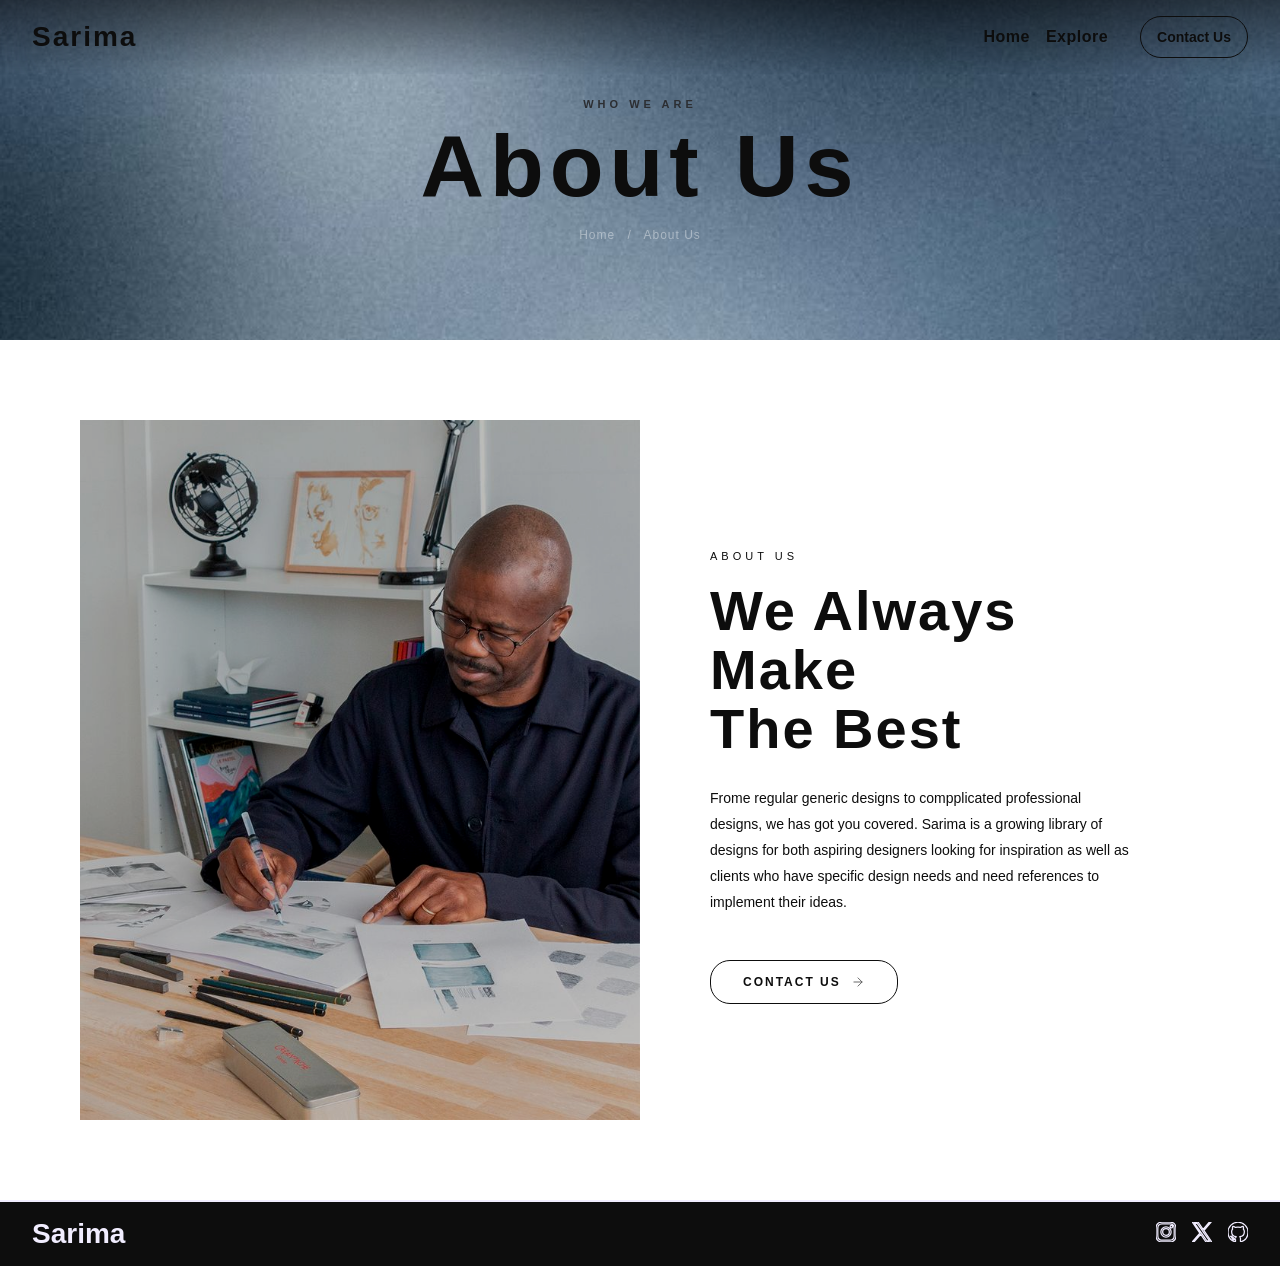
==== commit 36267202: "finished 1st Sarima Design Library prototype" ====
--- a/about.html
+++ b/about.html
@@ -43,10 +43,9 @@
       <p class="about-label">About Us</p>
       <h2 class="about-heading">We Always Make<br>The Best</h2>
       <p class="about-body">
-        Lorem ipsum dolor sit amet, consectetur adipiscing elit. Maecenas id
-        odio placerat, convallis nec ante. Curabitur nisl, eget sagittis elit
-        varius non. Duis id varius augue. Donec tincidunt eros lacus, at
-        maximus elit tincidunt eu.
+        Frome regular generic designs to compplicated professional designs, we has got you covered.
+        Sarima is a growing library of designs for both aspiring designers looking for inspiration
+        as well as clients who have specific design needs and need references to implement their ideas.
       </p>
       <a href="contact.html" class="btn">
         Contact Us
--- a/styles.css
+++ b/styles.css
@@ -15,6 +15,7 @@
     --off-white: #f1edff;
     --cream: #aba9bb;
     --beige: #de7865;
+    --regfont: 'Manrope', sans-serif;
  
 }
 html{
@@ -1110,7 +1111,6 @@
 }
  
 .hero-banner {
- 
   height: 340px;
   display: flex;
   flex-direction: column;
@@ -1121,6 +1121,7 @@
   background: url('images/aboutbackground.jfif') center / cover no-repeat;
 }
 .hero-eyebrow {
+  font-family: var(--regfont);
   font-size: 11px;
   font-weight:600;
   letter-spacing: 4px;
@@ -1131,7 +1132,7 @@
 }
  
 .hero-title {
-  font-family: 'Impact', sans-serif;
+  font-family: var(--refont);
   font-size: clamp(56px, 8vw, 88px);
   letter-spacing: 6px;
   line-height: 1;
@@ -1222,9 +1223,10 @@
 }
  
 .about-heading {
-  font-family: var(--black);
+  font-family: var(--regfont);
   font-size: clamp(38px, 4.5vw, 56px);
   line-height: 1.05;
+  max-width: 400px;
   letter-spacing: 2px;
   margin-bottom: 28px;
   animation: fadeUp 0.6s 0.4s ease both;
@@ -1316,4 +1318,205 @@
   .nav-links {
     display: none;
   }
+}
+
+.nav-logo {
+  display: flex;
+  align-items: center;
+  gap: 10px;
+  text-decoration: none;
+}
+.contact-wrapper {
+  min-height: 100vh;
+  padding-top: 80px;
+  display: grid;
+  grid-template-columns: 1fr 1fr;
+}
+.form-side {
+  background: var(--white);
+  color: var(--gray);
+  padding: 70px 64px;
+  display: flex;
+  flex-direction: column;
+  justify-content: center;
+  animation: fadeUp 0.6s ease both;
+}
+
+.form-label {
+  font-size: 10px;
+  letter-spacing: 4px;
+  text-transform: uppercase;
+  color: var(--gray);
+  margin-bottom: 40px;
+}
+
+.field-group {
+  display: flex;
+  flex-direction: column;
+  margin-bottom: 28px;
+}
+
+.field-group label {
+  font-size: 12px;
+  letter-spacing: 1px;
+  text-transform: uppercase;
+  color: var(--gray);
+  margin-bottom: 8px;
+  font-weight: 500;
+}
+
+.field-group input,
+.field-group textarea {
+  background: transparent;
+  border: none;
+  border-bottom: 1px solid #ddd;
+  padding: 10px 0;
+  font-size: 14px;
+  font-family: var(--regfont);
+  color: #000;
+  outline: none;
+  transition: border-color 0.2s;
+  resize: none;
+}
+
+.field-group input::placeholder,
+.field-group textarea::placeholder {
+  color: #bbb;
+  font-weight: 300;
+}
+
+.field-group input:focus,
+.field-group textarea:focus {
+  border-bottom-color: #000;
+}
+
+.form-actions {
+  margin-top: 12px;
+  display: flex;
+  justify-content: flex-end;
+}
+
+.btn-send {
+  display: inline-flex;
+  align-items: center;
+  gap: 10px;
+  background: #000;
+  color: #fff;
+  border: none;
+  padding: 14px 32px;
+  font-size: 12px;
+  letter-spacing: 2px;
+  text-transform: uppercase;
+  font-family: var(--regfont);
+  font-weight: 500;
+  cursor: pointer;
+  transition: background 0.2s, gap 0.2s;
+}
+
+.btn-send:hover {
+  background: #222;
+  gap: 16px;
+}
+
+.btn-send svg {
+  width: 14px;
+  height: 14px;
+}
+
+
+.info-side {
+  background: var(--black);
+  padding: 70px 64px;
+  display: flex;
+  flex-direction: column;
+  justify-content: space-between;
+  animation: fadeUp 0.6s 0.15s ease both;
+}
+
+.info-eyebrow {
+  font-size: 10px;
+  letter-spacing: 4px;
+  text-transform: uppercase;
+  color: var(--off-white);
+  margin-bottom: 20px;
+}
+
+.info-heading {
+  color:var(--off-white);
+  font-family: var(--refont);
+  font-size: clamp(48px, 5vw, 72px);
+  letter-spacing: 3px;
+  line-height: 1;
+  margin-bottom: 24px;
+}
+
+.info-sub {
+  font-size: 14px;
+  line-height: 1.8;
+  color: var(--off-white);
+  font-weight: 300;
+  max-width: 340px;
+}
+
+.info-details {
+  display: flex;
+  flex-direction: column;
+  gap: 36px;
+  border-top: 1px solid var(--off-white);
+  padding-top: 40px;
+}
+
+.info-item-label {
+  font-size: 10px;
+  letter-spacing: 3px;
+  text-transform: uppercase;
+  color: var(--off-white);
+  margin-bottom: 10px;
+}
+
+.info-item-value {
+  font-size: 14px;
+  line-height: 1.8;
+  color: var(--off-white);
+  font-weight: 300;
+}
+
+
+@keyframes fadeUp {
+  from {
+    opacity: 0;
+    transform: translateY(20px);
+  }
+  to {
+    opacity: 1;
+    transform: translateY(0);
+  }
+}
+
+
+@media (max-width: 900px) {
+  .navbar {
+    padding: 18px 28px;
+  }
+
+  .contact-wrapper {
+    grid-template-columns: 1fr;
+  }
+
+  .form-side {
+    padding: 56px 36px;
+    order: 1;
+  }
+
+  .info-side {
+    padding: 56px 36px;
+    order: 2;
+    gap: 48px;
+  }
+}
+
+@media (max-width: 600px) {
+  .nav-links {
+    display: none;
+  }
 }
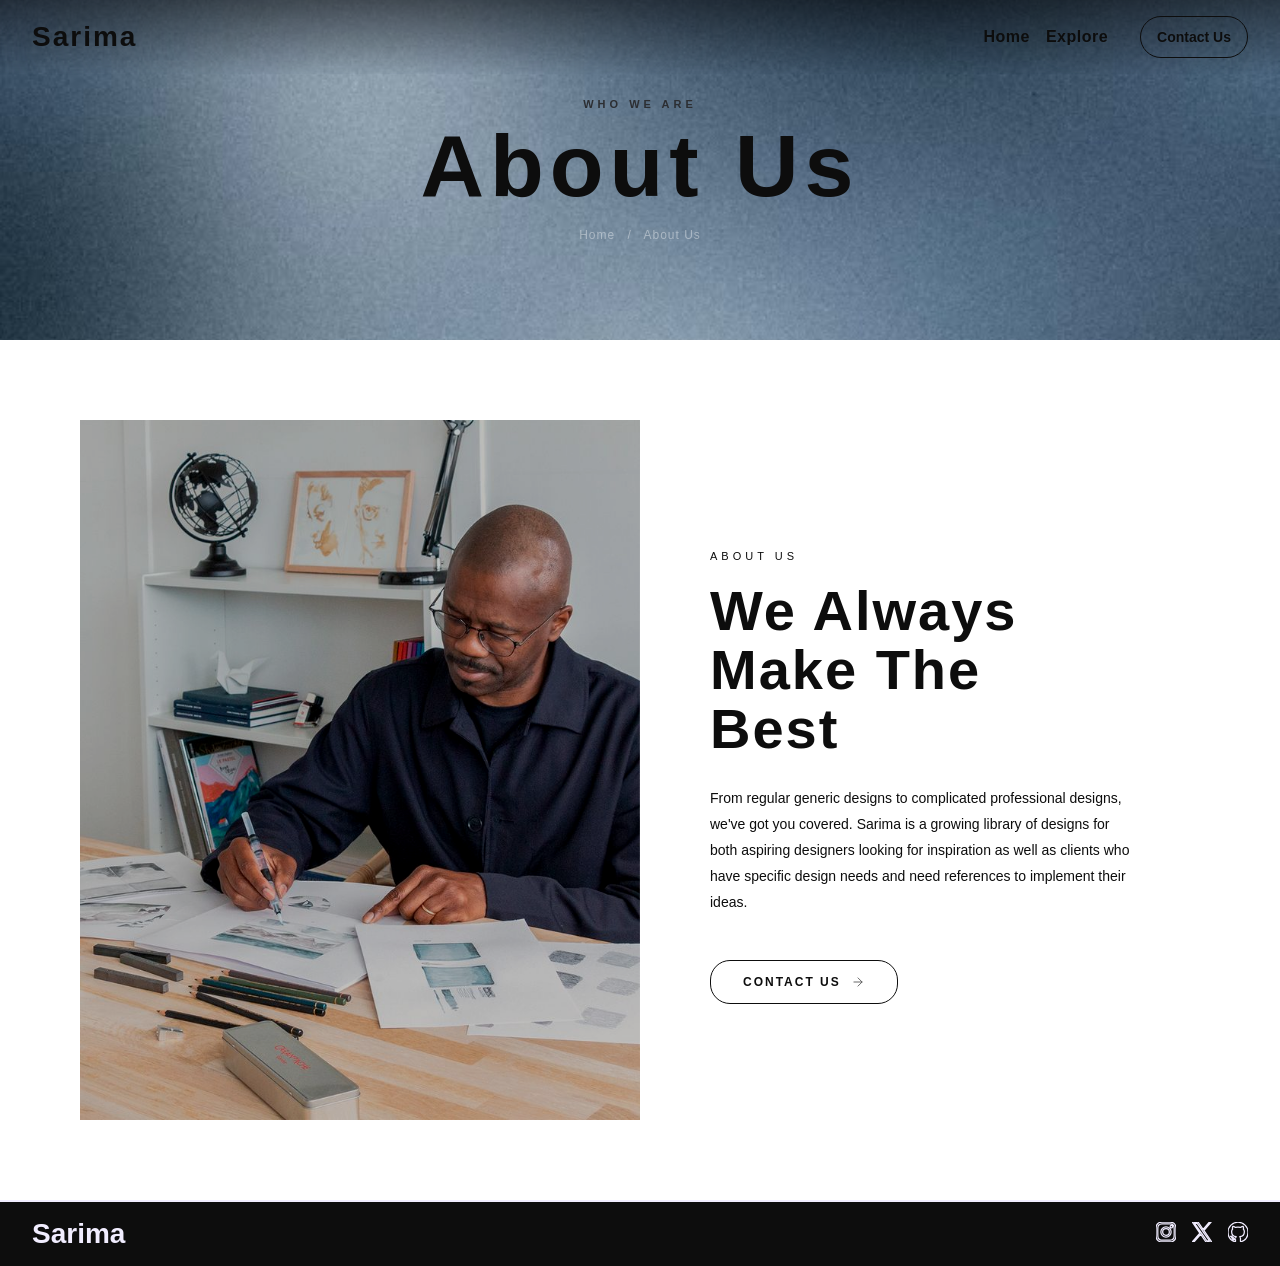
==== commit 30596ff8: "minor editing" ====
--- a/about.html
+++ b/about.html
@@ -41,9 +41,9 @@
 
     <div class="about-content">
       <p class="about-label">About Us</p>
-      <h2 class="about-heading">We Always Make<br>The Best</h2>
+      <h2 class="about-heading">We Always Make The Best</h2>
       <p class="about-body">
-        Frome regular generic designs to compplicated professional designs, we has got you covered.
+        From regular generic designs to complicated professional designs, we've got you covered.
         Sarima is a growing library of designs for both aspiring designers looking for inspiration
         as well as clients who have specific design needs and need references to implement their ideas.
       </p>
